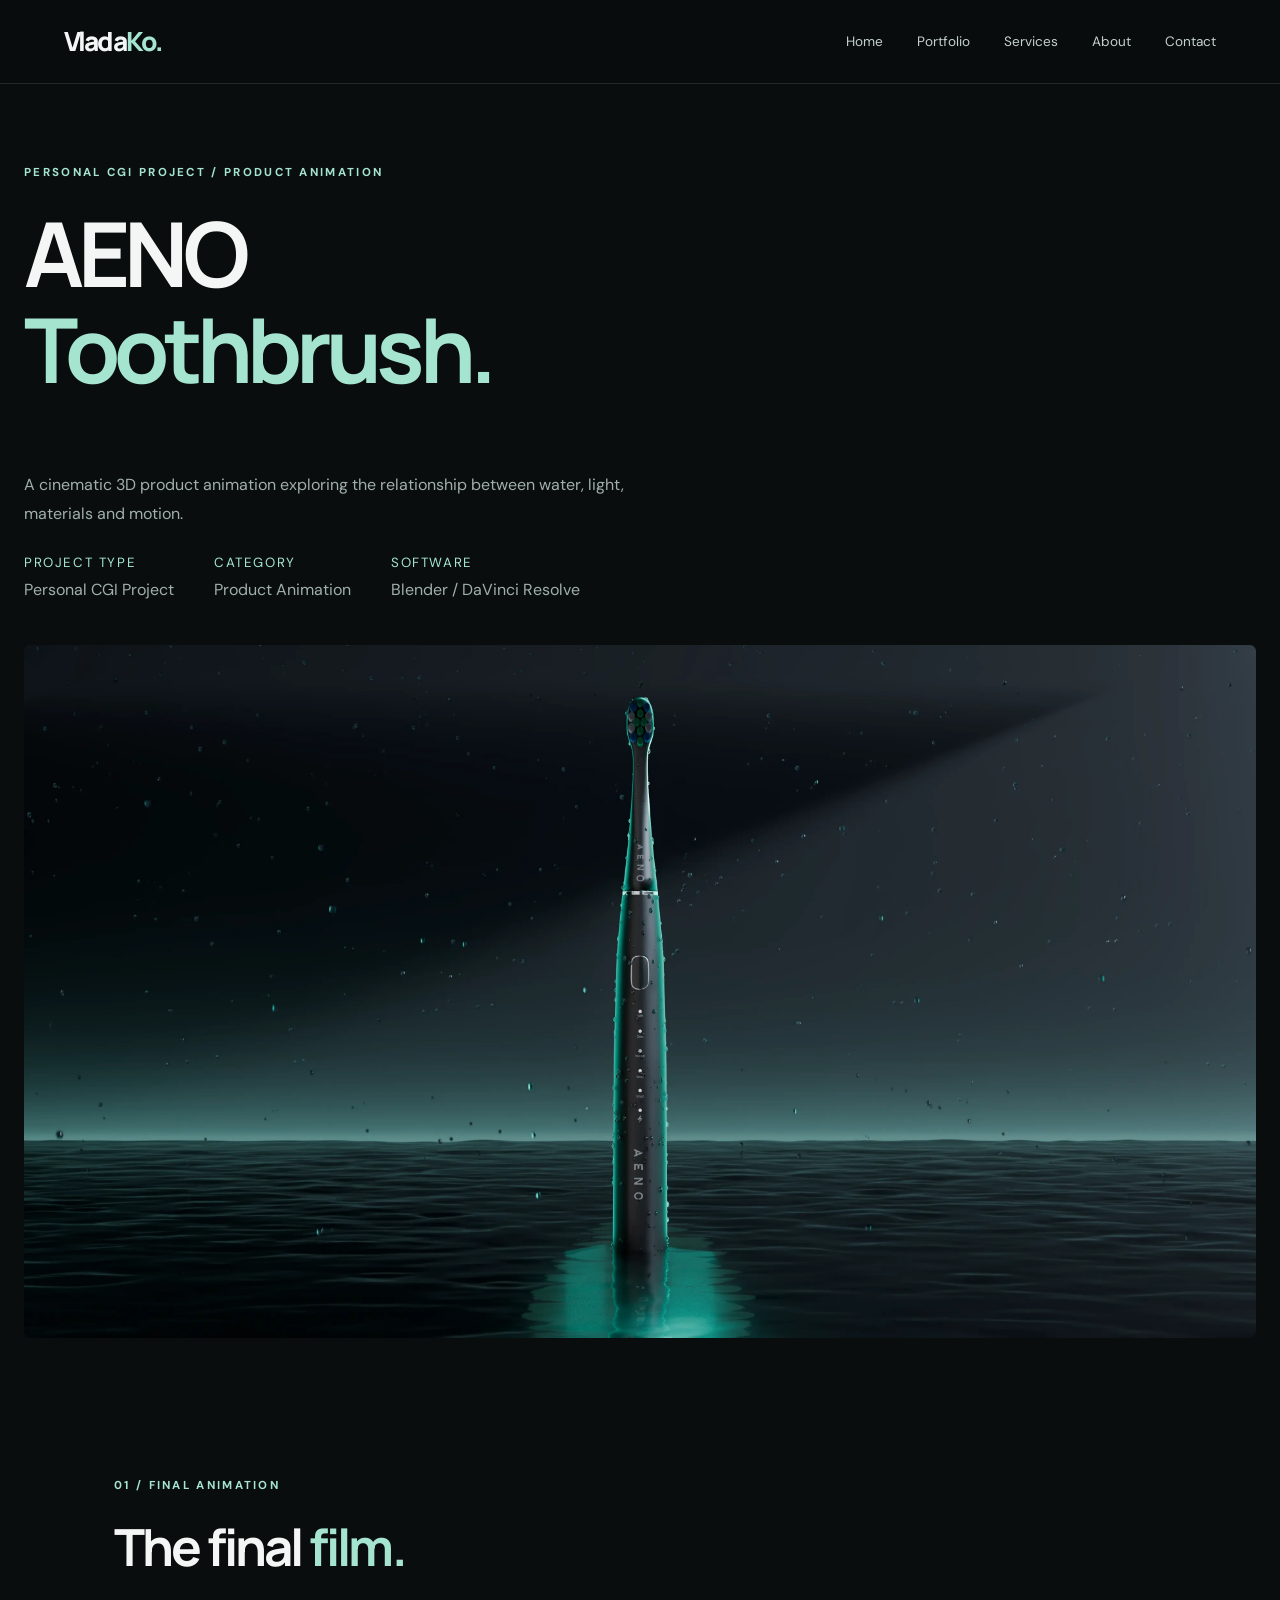
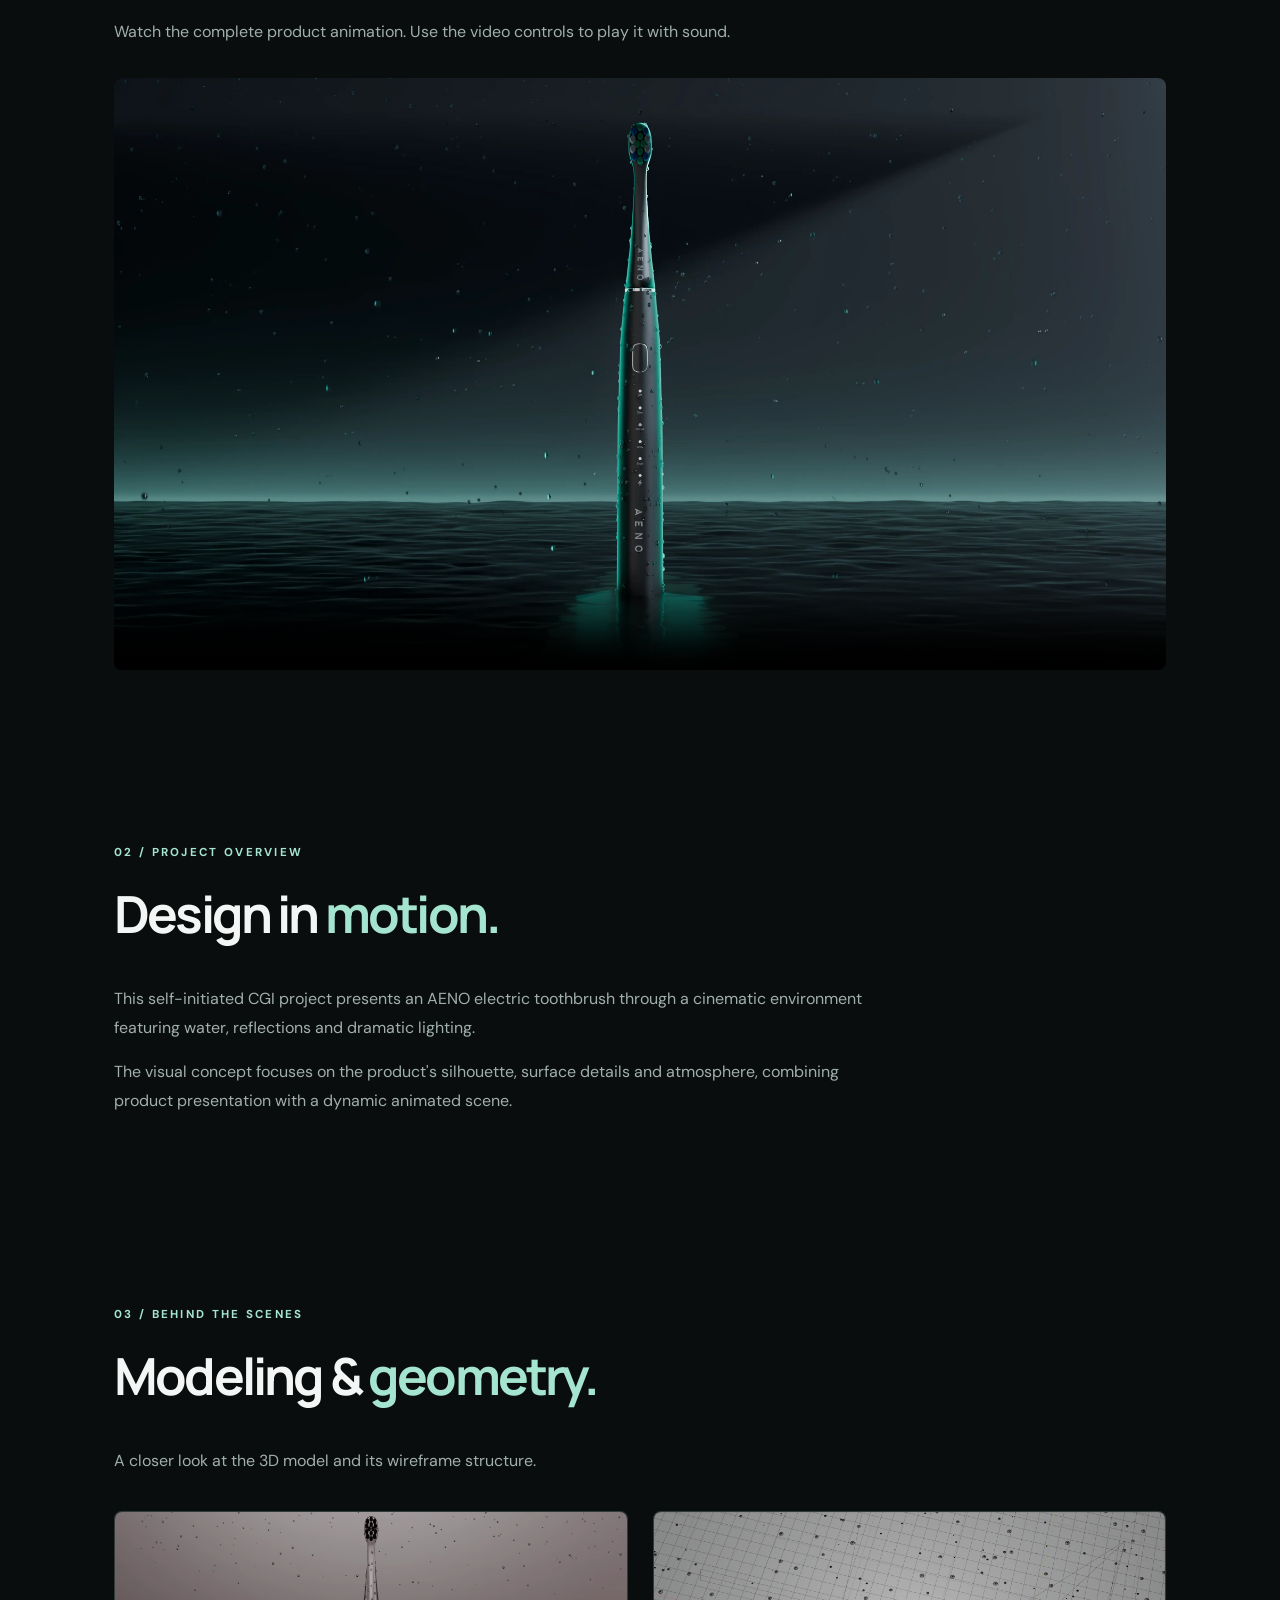
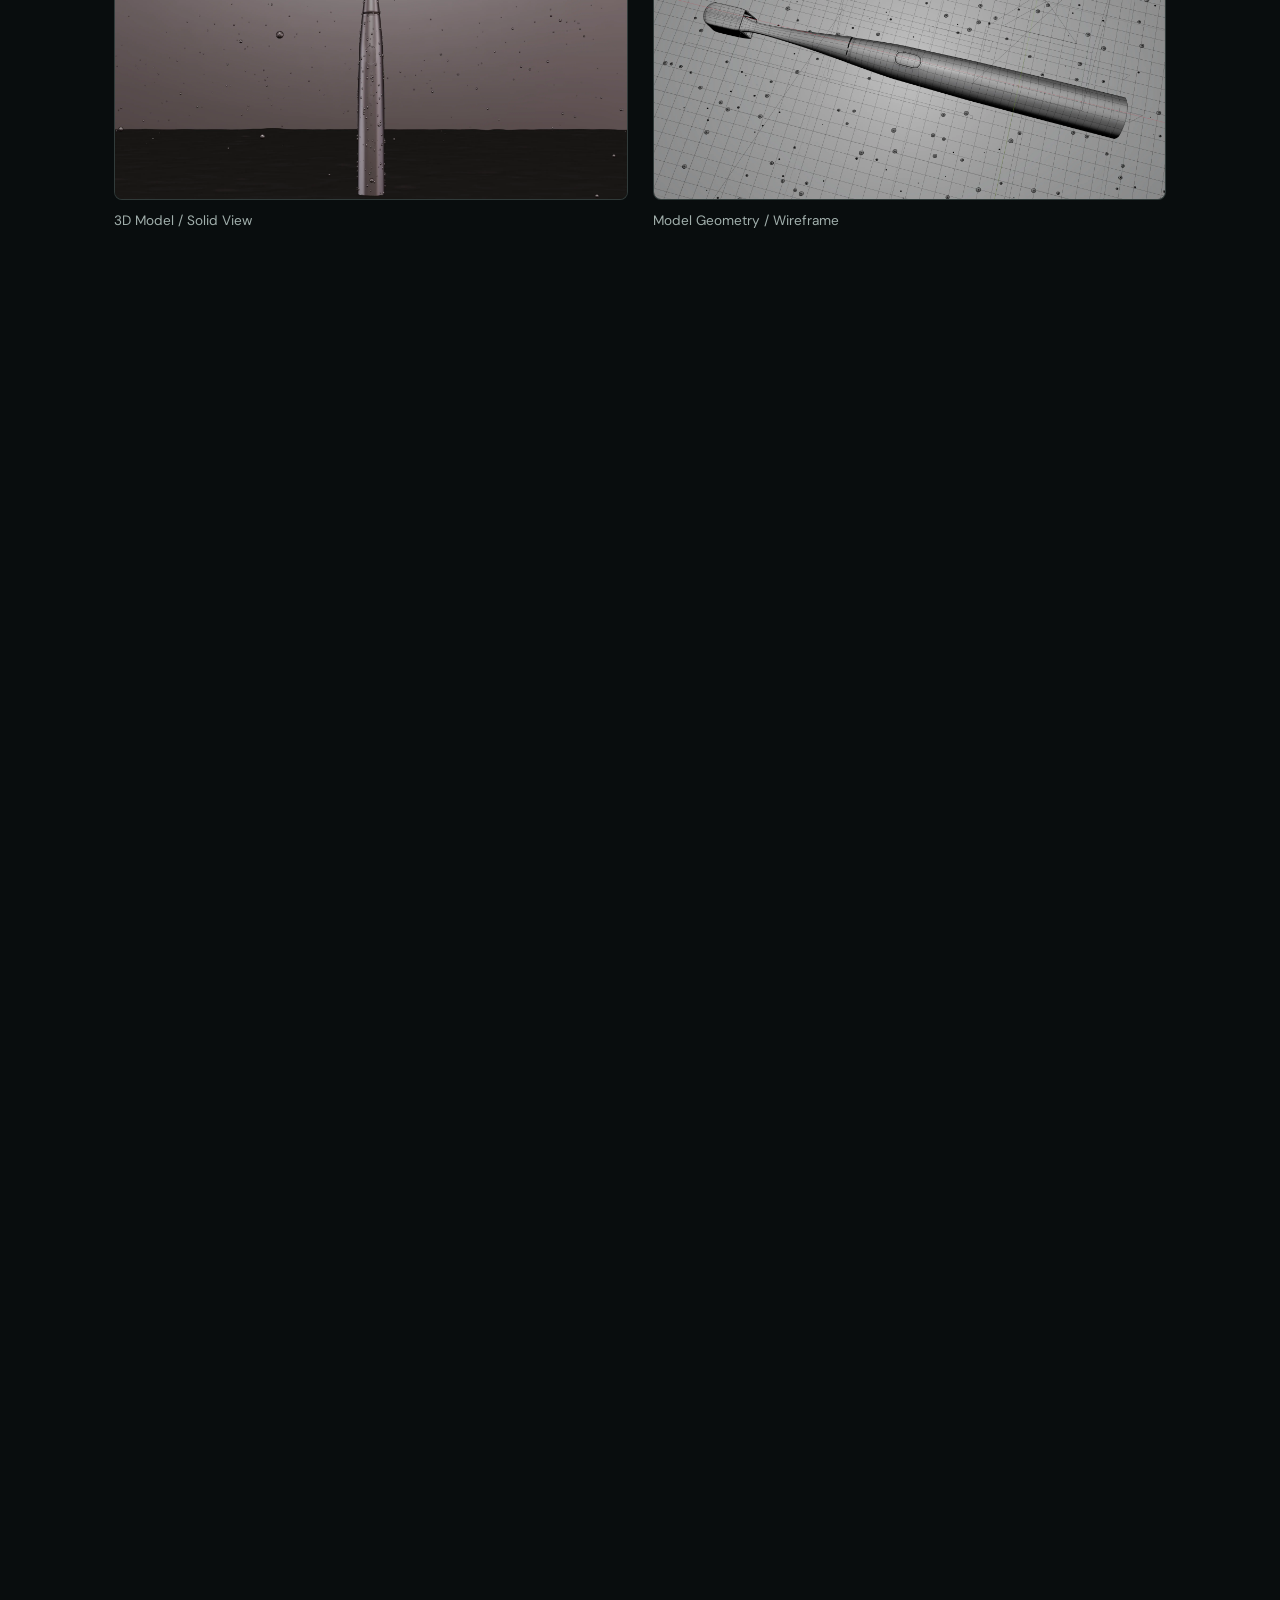
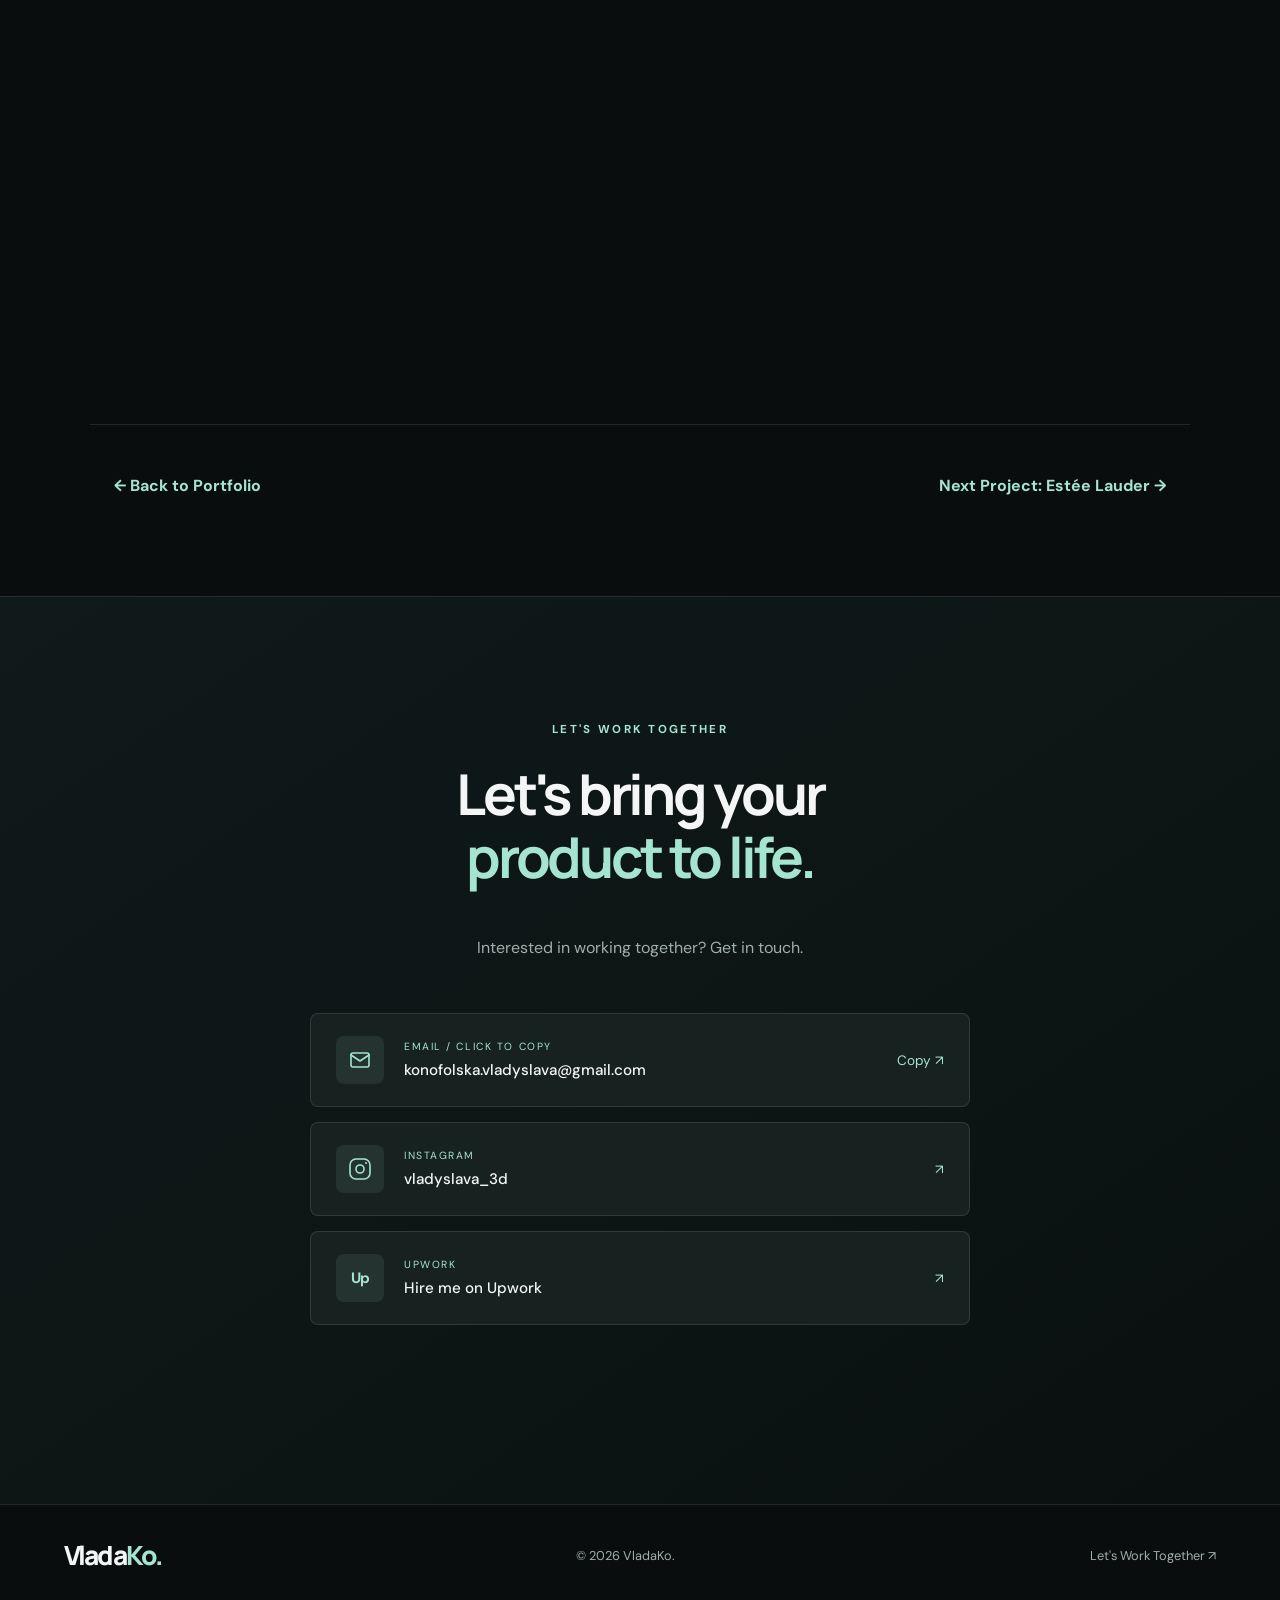
==== projects/aeno.html @ 2773075f "Add files via upload" ====
<!DOCTYPE html>
<html lang="en">
<head>
  <meta charset="UTF-8">
  <meta name="viewport" content="width=device-width, initial-scale=1.0">
  <meta name="description" content="AENO Toothbrush — personal 3D product animation case study by VladaKo.">
  <title>AENO Toothbrush | VladaKo</title>
  <link rel="stylesheet" href="../style.css">
  <script src="../script.js" defer></script>
</head>
<body>

<header class="site-header">
  <a href="../index.html" class="logo">Vlada<span>Ko.</span></a>
  <button class="menu-toggle" aria-label="Toggle navigation" aria-expanded="false">
    <span></span><span></span><span></span>
  </button>
  <nav class="navigation">
    <a href="../index.html">Home</a>
    <a href="../index.html#portfolio">Portfolio</a>
    <a href="../index.html#services">Services</a>
    <a href="../index.html#about">About</a>
    <a href="../index.html#contact">Contact</a>
  </nav>
</header>

<main>

<section class="project-hero reveal">
  <span class="eyebrow">PERSONAL CGI PROJECT / PRODUCT ANIMATION</span>
  <h1>AENO<br><em>Toothbrush.</em></h1>
  <p>
    A cinematic 3D product animation exploring the relationship
    between water, light, materials and motion.
  </p>

  <div class="project-meta">
    <div>
      <small>Project Type</small>
      <span>Personal CGI Project</span>
    </div>
    <div>
      <small>Category</small>
      <span>Product Animation</span>
    </div>
    <div>
      <small>Software</small>
      <span>Blender / DaVinci Resolve</span>
    </div>
  </div>

  <img class="project-hero-image"
       src="../assets/images/aeno/aeno.webp"
       alt="AENO toothbrush cinematic CGI render">
</section>

<section class="project-section reveal">
  <span class="eyebrow">01 / FINAL ANIMATION</span>
  <h2>The final <em>film.</em></h2>
  <p>
    Watch the complete product animation.
    Use the video controls to play it with sound.
  </p>

  <video class="project-video"
         controls
         playsinline
         preload="metadata"
         poster="../assets/images/aeno/aeno.webp">
    <source src="../assets/videos/aeno-animation.mp4" type="video/mp4">
    Your browser does not support HTML5 video.
  </video>
</section>

<section class="project-section reveal">
  <span class="eyebrow">02 / PROJECT OVERVIEW</span>
  <h2>Design in <em>motion.</em></h2>
  <p>
    This self-initiated CGI project presents an AENO electric
    toothbrush through a cinematic environment featuring water,
    reflections and dramatic lighting.
  </p>
  <p>
    The visual concept focuses on the product's silhouette,
    surface details and atmosphere, combining product presentation
    with a dynamic animated scene.
  </p>
</section>

<section class="project-section reveal">
  <span class="eyebrow">03 / BEHIND THE SCENES</span>
  <h2>Modeling & <em>geometry.</em></h2>
  <p>A closer look at the 3D model and its wireframe structure.</p>

  <div class="breakdown-grid">
    <figure>
      <img src="../assets/images/aeno/aeno-modeling.webp"
           alt="AENO toothbrush model in Blender Solid Mode"
           loading="lazy">
      <figcaption>3D Model / Solid View</figcaption>
    </figure>

    <figure>
      <img src="../assets/images/aeno/aeno-wireframe.webp"
           alt="AENO toothbrush wireframe in Blender"
           loading="lazy">
      <figcaption>Model Geometry / Wireframe</figcaption>
    </figure>
  </div>
</section>

<section class="project-section reveal">
  <span class="eyebrow">04 / MATERIAL EXPLORATION</span>
  <h2>Materials & <em>details.</em></h2>
  <p>
    A close-up study of the product's surface,
    reflections, metallic accents and design details.
  </p>

  <img class="detail-image"
       src="../assets/images/aeno/aeno-materials.webp"
       alt="AENO toothbrush close-up showing materials and details"
       loading="lazy">
</section>

<section class="project-section reveal">
  <span class="eyebrow">05 / MORE WORK</span>
  <h2>Explore <em>more.</em></h2>

  <div class="portfolio-grid">
    <a href="estee_lauder.html" class="project-card">
      <div class="project-image">
        <img src="../assets/images/estee_lauder/the estee lauder 1.webp"
             alt="Estée Lauder CGI" loading="lazy">
        <span class="project-arrow">↗</span>
      </div>
      <div class="project-info">
        <h3>Estée Lauder</h3>
        <span>Product Visualization</span>
      </div>
    </a>

    <a href="insta360x5.html" class="project-card">
      <div class="project-image">
        <img src="../assets/images/insta360x5/Insta360 X5.png"
             alt="Insta360 X5 CGI" loading="lazy">
        <span class="project-arrow">↗</span>
      </div>
      <div class="project-info">
        <h3>Insta360 X5</h3>
        <span>Product Visualization</span>
      </div>
    </a>
  </div>
</section>

<div class="project-navigation">
  <a href="../index.html#portfolio">← Back to Portfolio</a>
  <a href="estee_lauder.html">Next Project: Estée Lauder →</a>
</div>

<section class="section contact-section" id="contact">
  <div class="contact-inner reveal">
    <span class="eyebrow">LET'S WORK TOGETHER</span>
    <h2>Let's bring your<br><em>product to life.</em></h2>
    <p>Interested in working together? Get in touch.</p>

    <div class="contact-links">
      <button class="contact-item email-copy"
              type="button"
              data-email="konofolska.vladyslava@gmail.com"
              aria-label="Copy email address">
        <span class="contact-icon">
          <svg viewBox="0 0 24 24" fill="none"
               stroke="currentColor" stroke-width="1.6"
               stroke-linecap="round" stroke-linejoin="round"
               aria-hidden="true">
            <rect x="3" y="5" width="18" height="14" rx="2"/>
            <path d="m3 7 9 6 9-6"/>
          </svg>
        </span>
        <span class="contact-text">
          <small>EMAIL / CLICK TO COPY</small>
          <strong>konofolska.vladyslava@gmail.com</strong>
        </span>
        <span class="contact-action">Copy ↗</span>
      </button>

      <a class="contact-item"
         href="https://www.instagram.com/vladyslava_3d/"
         target="_blank" rel="noopener noreferrer">
        <span class="contact-icon">
          <svg viewBox="0 0 24 24" fill="none"
               stroke="currentColor" stroke-width="1.6"
               stroke-linecap="round" stroke-linejoin="round"
               aria-hidden="true">
            <rect x="2" y="2" width="20" height="20" rx="6"/>
            <circle cx="12" cy="12" r="4"/>
            <circle cx="18" cy="6" r="1"
                    fill="currentColor" stroke="none"/>
          </svg>
        </span>
        <span class="contact-text">
          <small>INSTAGRAM</small>
          <strong>vladyslava_3d</strong>
        </span>
        <span class="contact-action">↗</span>
      </a>

      <a class="contact-item"
         href="https://www.upwork.com/freelancers/~01c9bd82867be9fbf6?mp_source=share"
         target="_blank" rel="noopener noreferrer">
        <span class="contact-icon">
          <span class="upwork-mark">Up</span>
        </span>
        <span class="contact-text">
          <small>UPWORK</small>
          <strong>Hire me on Upwork</strong>
        </span>
        <span class="contact-action">↗</span>
      </a>
    </div>

    <p class="contact-feedback" id="copy-feedback"
       role="status" aria-live="polite"></p>
  </div>
</section>

</main>

<footer class="site-footer">
  <a href="../index.html" class="logo">Vlada<span>Ko.</span></a>
  <p>© <span id="year"></span> VladaKo.</p>
  <a href="../index.html#contact">Let's Work Together ↗</a>
</footer>

</body>
</html>
---- style.css ----
@import url('https://fonts.googleapis.com/css2?family=DM+Sans:wght@400;500;600;700&family=Manrope:wght@400;500;600;700;800&display=swap');


/* ===================================
   GLOBAL VARIABLES
=================================== */

:root {
  --bg: #090d0e;
  --surface: #111819;
  --surface-light: #192324;

  --emerald: #a5e5d0;
  --emerald-dark: #69bda4;

  --white: #f3f6f4;
  --muted: #a1afac;

  --border: rgba(200, 235, 222, 0.13);

  --container: 1320px;
}


/* ===================================
   RESET & GLOBAL STYLES
=================================== */

* {
  box-sizing: border-box;
}

html {
  scroll-behavior: smooth;
}

body {
  margin: 0;
  background: var(--bg);
  color: var(--white);
  font-family: 'DM Sans', sans-serif;
  -webkit-font-smoothing: antialiased;
}

img,
video {
  display: block;
  max-width: 100%;
}

a {
  color: inherit;
  text-decoration: none;
}

button {
  font: inherit;
}

section {
  scroll-margin-top: 90px;
}

h1,
h2,
h3,
p {
  margin-top: 0;
}

h1,
h2,
h3 {
  font-family: 'Manrope', sans-serif;
}

h1 {
  font-size: clamp(3rem, 6vw, 6.5rem);
  letter-spacing: -0.065em;
  line-height: 1.07;
  font-weight: 700;
}

h2 {
  font-size: clamp(2.2rem, 4.4vw, 4.5rem);
  letter-spacing: -0.055em;
  line-height: 1.12;
}

h1 em,
h2 em {
  font-style: normal;
  color: var(--emerald);
}

p {
  line-height: 1.8;
}

.eyebrow {
  display: inline-block;
  font-size: 0.72rem;
  letter-spacing: 0.2em;
  font-weight: 700;
  color: var(--emerald);
  margin-bottom: 25px;
}


/* ===================================
   HEADER
=================================== */

.site-header {
  position: fixed;
  top: 0;
  left: 0;

  width: 100%;
  height: 84px;

  z-index: 100;

  display: flex;
  align-items: center;
  justify-content: space-between;

  padding: 0 max(
    5vw,
    calc((100vw - var(--container)) / 2)
  );

  background: rgba(9, 13, 14, 0.88);

  border-bottom: 1px solid var(--border);

  backdrop-filter: blur(18px);
  -webkit-backdrop-filter: blur(18px);
}


/* ===================================
   VLADAKO TEXT LOGO
=================================== */

.logo {
  display: inline-block;

  font-family: 'Manrope', sans-serif;
  font-size: 1.65rem;
  font-weight: 800;

  letter-spacing: -0.07em;
  line-height: 1.2;

  color: var(--white);

  white-space: nowrap;
}

.logo span {
  color: var(--emerald);
}


/* ===================================
   NAVIGATION
=================================== */

.navigation {
  display: flex;
  align-items: center;
  gap: 34px;
}

.navigation a {
  font-size: 0.85rem;
  color: #c5d0cc;
  transition: color 0.3s ease;
}

.navigation a:hover,
.navigation a:focus-visible {
  color: var(--emerald);
}

.menu-toggle {
  display: none;

  border: 0;
  background: none;

  padding: 10px;
  cursor: pointer;
}

.menu-toggle span {
  display: block;

  width: 25px;
  height: 2px;

  background: var(--white);

  margin: 5px 0;
}


/* ===================================
   HERO SECTION
=================================== */

.hero {
  min-height: 100vh;

  display: grid;
  grid-template-columns: 1fr 1fr;

  align-items: center;

  padding:
    130px
    max(5vw, calc((100vw - var(--container)) / 2))
    70px;

  gap: 6%;
}

.hero-copy {
  position: relative;
  z-index: 2;
}

.hero-copy p {
  max-width: 480px;
  color: var(--muted);
  font-size: 1.05rem;
}


/* ===================================
   BUTTONS
=================================== */

.button-group {
  display: flex;
  gap: 14px;
  flex-wrap: wrap;
  margin-top: 35px;
}

.btn {
  display: inline-flex;
  align-items: center;
  justify-content: center;

  min-height: 52px;
  padding: 14px 25px;

  border-radius: 5px;

  font-weight: 700;
  font-size: 0.85rem;

  transition:
    transform 0.3s ease,
    background 0.3s ease,
    border-color 0.3s ease;
}

.btn:hover {
  transform: translateY(-3px);
}

.btn-primary {
  background: var(--emerald);
  color: #0a1a16;
}

.btn-primary:hover {
  background: #c5f5e4;
}

.btn-outline {
  border: 1px solid rgba(205, 245, 231, 0.4);
  color: var(--white);
}

.btn-outline:hover {
  border-color: var(--emerald);
}


/* ===================================
   HERO VISUAL
=================================== */

.hero-visual {
  position: relative;

  height: min(72vh, 700px);
  min-height: 420px;

  border-radius: 8px;
  overflow: hidden;

  background: var(--surface);
}

.hero-visual img {
  width: 100%;
  height: 100%;

  object-fit: cover;
  object-position: center;
}

.hero-visual::after {
  content: "";

  position: absolute;
  inset: 50% 0 0;

  background:
    linear-gradient(
      transparent,
      rgba(0, 0, 0, 0.6)
    );

  pointer-events: none;
}

.hero-visual-caption {
  position: absolute;

  bottom: 22px;
  left: 25px;

  z-index: 1;

  font-size: 0.65rem;
  letter-spacing: 0.15em;

  color: #e2f2ec;
}


/* ===================================
   HERO 3D MODEL PLACEHOLDER
=================================== */

.hero-model-placeholder {
  position: relative;

  display: flex;
  align-items: center;
  justify-content: center;

  background:
    radial-gradient(
      ellipse at 50% 50%,
      rgba(111, 193, 164, 0.11),
      transparent 65%
    ),
    linear-gradient(
      145deg,
      #172322,
      #0d1314 70%
    );

  border: 1px solid rgba(165, 229, 208, 0.12);
}

.hero-placeholder-content {
  text-align: center;
  padding: 30px;
}

.hero-placeholder-line {
  display: block;

  width: 45px;
  height: 1px;

  background: var(--emerald);

  margin: 0 auto 25px;
}

.hero-placeholder-content > span:nth-child(2) {
  font-size: 0.7rem;
  letter-spacing: 0.25em;
  color: var(--emerald);
}

.hero-placeholder-content p {
  margin-top: 12px;
  color: var(--muted);
  font-size: 0.85rem;
}


/* ===================================
   PORTFOLIO HIGHLIGHTS
=================================== */

.highlights-section {
  width: 100%;

  padding: 35px 24px 55px;

  border-bottom: 1px solid var(--border);
}

.highlights-grid {
  max-width: var(--container);
  margin: 0 auto;

  display: grid;
  grid-template-columns: repeat(4, minmax(0, 1fr));

  gap: 28px;
}

.highlight-item {
  min-width: 0;
}

.highlight-item h3 {
  margin: 0 0 9px;

  font-size: clamp(1.5rem, 2.3vw, 2.2rem);
  font-weight: 700;

  letter-spacing: -0.05em;
  line-height: 1.2;

  color: var(--white);
}

.highlight-item p {
  margin: 0;

  color: var(--muted);

  font-size: 0.78rem;
  line-height: 1.5;
}


/* ===================================
   GENERAL SECTIONS
=================================== */

.section {
  max-width: var(--container);
  margin: auto;
  padding: 120px 24px;
}

.section-heading {
  display: flex;
  justify-content: space-between;
  align-items: end;

  gap: 40px;
  margin-bottom: 50px;
}

.section-heading h2 {
  margin-bottom: 0;
}

.section-heading > p {
  max-width: 360px;

  color: var(--muted);
  font-size: 0.95rem;
}


/* ===================================
   PORTFOLIO GRID
=================================== */

.portfolio-grid {
  display: grid;

  grid-template-columns:
    repeat(2, minmax(0, 1fr));

  gap: 55px 28px;
}

.project-card {
  min-width: 0;
}

.project-image {
  position: relative;

  aspect-ratio: 4 / 3;

  overflow: hidden;
  border-radius: 6px;

  background: var(--surface-light);
}

.project-image img {
  width: 100%;
  height: 100%;

  object-fit: cover;

  transition:
    transform 0.7s cubic-bezier(0.2, 0.8, 0.2, 1);
}

.project-card:hover img {
  transform: scale(1.055);
}

.project-arrow {
  position: absolute;

  right: 20px;
  top: 20px;

  display: grid;
  place-items: center;

  width: 42px;
  height: 42px;

  border-radius: 50%;

  background: var(--emerald);
  color: #07120f;

  font-size: 1.3rem;

  opacity: 0;
  transform: translateY(8px);

  transition:
    opacity 0.3s ease,
    transform 0.3s ease;
}

.project-card:hover .project-arrow,
.project-card:focus-visible .project-arrow {
  opacity: 1;
  transform: translateY(0);
}

.project-info {
  display: flex;

  justify-content: space-between;
  align-items: baseline;

  gap: 15px;
  padding-top: 19px;
}

.project-info h3 {
  margin: 0;
  font-size: 1.2rem;
}

.project-info span {
  font-size: 0.8rem;
  color: var(--muted);
  text-align: right;
}


/* ===================================
   SERVICES
=================================== */

.services-section {
  border-top: 1px solid var(--border);
}

.services-grid {
  display: grid;

  grid-template-columns:
    repeat(2, minmax(0, 1fr));

  gap: 16px;
}

.service-card {
  min-height: 270px;

  padding: 35px;

  border: 1px solid var(--border);
  border-radius: 6px;

  background: var(--surface);

  transition:
    background 0.3s ease,
    transform 0.3s ease;
}

.service-card:hover {
  background: var(--surface-light);
  transform: translateY(-4px);
}

.service-number {
  color: var(--emerald);

  font-size: 0.8rem;
  letter-spacing: 0.15em;
}

.service-card h3 {
  font-size: 1.35rem;
  margin-top: 40px;
}

.service-card p {
  color: var(--muted);
  font-size: 0.9rem;
  max-width: 450px;
}


/* ===================================
   ABOUT ME
=================================== */

.about-section {
  display: grid;

  grid-template-columns: 0.85fr 1.15fr;

  align-items: center;

  gap: 8%;
}

.about-image {
  aspect-ratio: 3 / 4;

  overflow: hidden;

  border-radius: 6px;

  background: var(--surface);
}

.about-image img {
  width: 100%;
  height: 100%;
  object-fit: cover;
}

.about-content p {
  color: var(--muted);
  font-size: 1rem;
}

.software-tags {
  display: flex;
  flex-wrap: wrap;

  gap: 10px;
  margin-top: 28px;
}

.software-tags span {
  padding: 9px 15px;

  border: 1px solid var(--border);
  border-radius: 3px;

  font-size: 0.8rem;

  color: var(--emerald);
}


/* ===================================
   CONTACT SECTION
=================================== */

.contact-section {
  max-width: none;

  text-align: center;

  background:
    linear-gradient(
      145deg,
      #101a1a,
      #0a1010
    );

  border-top: 1px solid var(--border);
}

.contact-inner {
  max-width: 850px;
  margin: auto;
}

.contact-inner p {
  color: var(--muted);
}

.contact-note {
  margin-top: 30px;
  font-size: 0.85rem;
}

.contact-links {
  display: flex;
  flex-direction: column;

  gap: 15px;

  max-width: 660px;

  margin: 50px auto 0;
}

.contact-item {
  display: flex;
  align-items: center;

  gap: 20px;

  width: 100%;
  padding: 22px 25px;

  background: #172120;

  border: 1px solid var(--border);
  border-radius: 8px;

  color: var(--white);

  text-align: left;
  cursor: pointer;

  transition:
    background 0.3s ease,
    border-color 0.3s ease,
    transform 0.3s ease;
}

.contact-item:hover {
  background: #20312d;
  border-color: var(--emerald-dark);

  transform: translateY(-3px);
}

.contact-icon {
  width: 48px;
  height: 48px;

  flex-shrink: 0;

  display: flex;
  align-items: center;
  justify-content: center;

  border-radius: 8px;

  background: rgba(165, 229, 208, 0.09);
  color: var(--emerald);
}

.contact-icon svg {
  width: 24px;
  height: 24px;
}

.contact-text {
  display: flex;
  flex-direction: column;

  gap: 7px;

  min-width: 0;
  flex: 1;
}

.contact-text small {
  font-size: 0.65rem;
  letter-spacing: 0.15em;
  color: var(--emerald);
}

.contact-text strong {
  font-size: 0.95rem;
  font-weight: 500;
  overflow-wrap: anywhere;
}

.contact-action {
  color: var(--emerald);

  font-size: 0.85rem;
  flex-shrink: 0;
}

.contact-feedback {
  min-height: 25px;

  margin-top: 20px;

  font-size: 0.85rem;

  color: var(--emerald) !important;
}


/* ===================================
   FOOTER
=================================== */

.site-footer {
  display: flex;
  align-items: center;
  justify-content: space-between;

  flex-wrap: wrap;

  gap: 20px;

  padding: 35px 5vw;

  border-top: 1px solid var(--border);
}

.site-footer p,
.site-footer > a:last-child {
  margin: 0;

  font-size: 0.8rem;
  color: var(--muted);
}


/* ===================================
   PROJECT PAGES
=================================== */

.project-hero {
  max-width: var(--container);

  margin: auto;

  padding: 160px 24px 50px;
}

.project-hero h1 {
  font-size: clamp(3rem, 7vw, 6.5rem);
}

.project-hero p {
  color: var(--muted);
  max-width: 650px;
}

.project-hero-image {
  margin-top: 45px;

  width: 100%;
  max-height: 740px;

  object-fit: cover;

  border-radius: 6px;
}

.project-section {
  max-width: 1100px;

  margin: auto;

  padding: 85px 24px;
}

.project-section h2 {
  font-size: clamp(2rem, 4vw, 3.3rem);
}

.project-section > p {
  max-width: 760px;
  color: var(--muted);
}

.project-video {
  width: 100%;
  max-height: 75vh;

  background: black;

  border-radius: 6px;
}

.video-vertical {
  width: auto;

  max-width: min(100%, 440px);
  max-height: 75vh;

  margin: 0 auto;
}


/* ===================================
   PROJECT BREAKDOWN IMAGES
=================================== */

.breakdown-grid {
  display: grid;

  grid-template-columns:
    repeat(2, minmax(0, 1fr));

  gap: 25px;
  align-items: start;

  margin-top: 35px;
}

.breakdown-grid figure {
  min-width: 0;
  margin: 0;
}

.breakdown-grid img {
  width: 100%;
  height: auto;

  aspect-ratio: auto;

  max-height: 580px;

  object-fit: contain;

  background: #1a2021;

  border: 1px solid var(--border);
  border-radius: 8px;
}

.breakdown-grid figcaption {
  margin-top: 12px;

  padding-top: 0;

  color: var(--muted);
  font-size: 0.85rem;
}

.detail-image {
  width: 100%;

  margin-top: 30px;

  border-radius: 6px;
}


/* ===================================
   PROJECT NAVIGATION
=================================== */

.project-navigation {
  display: flex;
  justify-content: space-between;

  gap: 20px;

  padding: 50px 24px 100px;

  max-width: 1100px;

  margin: auto;

  border-top: 1px solid var(--border);
}

.project-navigation a {
  color: var(--emerald);
  font-weight: 700;
}

.project-meta {
  display: flex;

  gap: 40px;
  flex-wrap: wrap;

  margin-top: 25px;
}

.project-meta div {
  display: flex;
  flex-direction: column;

  gap: 8px;
}

.project-meta small {
  color: var(--emerald);

  letter-spacing: 0.12em;
  text-transform: uppercase;
}

.project-meta span {
  color: var(--muted);
}


/* ===================================
   SCROLL REVEAL
=================================== */

.reveal {
  opacity: 0;

  transform: translateY(28px);

  transition:
    opacity 0.75s ease,
    transform 0.75s ease;
}

.reveal.visible {
  opacity: 1;
  transform: translateY(0);
}


/* ===================================
   RESPONSIVE — TABLET
=================================== */

@media (max-width: 900px) {

  .hero {
    grid-template-columns: 1fr;
    padding-top: 145px;
  }

  .hero-visual {
    height: 500px;
    min-height: 0;
  }

  .about-section {
    grid-template-columns: 1fr;
  }

  .about-image {
    max-width: 500px;
  }

  .section-heading {
    display: block;
  }

  .section-heading > p {
    margin-top: 25px;
  }

  .highlights-grid {
    grid-template-columns: repeat(2, minmax(0, 1fr));
    gap: 30px;
  }

}


/* ===================================
   RESPONSIVE — MOBILE
=================================== */

@media (max-width: 650px) {

  .site-header {
    height: 72px;
    padding: 0 20px;
  }

  .logo {
    font-size: 1.5rem;
  }

  .menu-toggle {
    display: block;
  }

  .navigation {
    display: none;

    position: absolute;

    top: 72px;
    left: 0;
    right: 0;

    flex-direction: column;

    gap: 0;

    padding: 15px 20px;

    background: #101819;

    border-bottom: 1px solid var(--border);
  }

  .navigation.open {
    display: flex;
  }

  .navigation a {
    padding: 15px 0;
  }

  .hero {
    padding: 120px 20px 50px;
  }

  .hero-visual {
    height: 360px;
  }

  .section {
    padding: 80px 20px;
  }

  .portfolio-grid,
  .services-grid,
  .breakdown-grid {
    grid-template-columns: 1fr;
  }

  .project-info {
    flex-direction: column;
    gap: 6px;
  }

  .project-info span {
    text-align: left;
  }

  .service-card {
    min-height: auto;
    padding: 28px;
  }

  .project-hero {
    padding: 125px 20px 35px;
  }

  .project-section {
    padding: 55px 20px;
  }

  .project-navigation {
    flex-direction: column;
    padding: 35px 20px 70px;
  }

  .highlights-section {
    padding: 35px 20px 45px;
  }

  .highlights-grid {
    grid-template-columns: repeat(2, minmax(0, 1fr));
    gap: 28px 18px;
  }

  .highlight-item h3 {
    font-size: 1.4rem;
  }

  .highlight-item p {
    font-size: 0.72rem;
  }

  .contact-item {
    padding: 18px 15px;
    gap: 12px;
  }

  .contact-icon {
    width: 40px;
    height: 40px;
  }

  .contact-text strong {
    font-size: 0.78rem;
  }

  .contact-action {
    font-size: 0.75rem;
  }

  .breakdown-grid img {
    max-height: none;
  }

}


/* ===================================
   ACCESSIBILITY
=================================== */

@media (prefers-reduced-motion: reduce) {

  *,
  *::before,
  *::after {
    scroll-behavior: auto !important;
    transition-duration: 0.01ms !important;
    animation-duration: 0.01ms !important;
  }

  .reveal {
    opacity: 1;
    transform: none;
  }

}


/* =========================================
   VLADAKO — NEW PORTFOLIO SECTIONS
   WHY / COMPARISON / PROCESS / FAQ
========================================= */


/* =========================================
   1. WHY WORK WITH ME
========================================= */

.why-section {
  border-top: 1px solid var(--border);
}

.why-grid {
  display: grid;
  grid-template-columns: repeat(3, minmax(0, 1fr));
  gap: 20px;
}

.why-card {
  min-width: 0;
  padding: 34px 30px;
  min-height: 285px;

  background: var(--surface);
  border: 1px solid var(--border);
  border-radius: 12px;

  transition:
    transform .3s ease,
    background .3s ease,
    border-color .3s ease,
    box-shadow .3s ease;
}

.why-card:hover {
  transform: translateY(-5px);
  background: var(--surface-light);
  border-color: rgba(165, 229, 208, .48);
  box-shadow: 0 16px 45px rgba(0, 0, 0, .16);
}

.why-icon {
  width: 52px;
  height: 52px;

  display: flex;
  align-items: center;
  justify-content: center;

  background: rgba(165, 229, 208, .08);
  color: var(--emerald);

  border-radius: 10px;
  margin-bottom: 34px;
}

.why-icon svg {
  width: 26px;
  height: 26px;
}

.why-card h3 {
  font-size: 1.18rem;
  line-height: 1.4;
  letter-spacing: -.025em;
  margin-bottom: 13px;
}

.why-card p {
  color: var(--muted);
  font-size: .91rem;
  line-height: 1.75;
  margin-bottom: 0;
}


/* =========================================
   2. CLAY VS FINAL
========================================= */

.process-section {
  border-top: 1px solid var(--border);
}

.process-layout {
  display: grid;
  grid-template-columns: minmax(0, 1.25fr) minmax(0, .75fr);
  gap: clamp(35px, 6vw, 90px);
  align-items: start;
}

.comparisons {
  display: flex;
  flex-direction: column;
  gap: 40px;
  min-width: 0;
}

.comparison-project {
  margin: 0;
  min-width: 0;
}

.comparison-slider {
  --split: 50%;

  position: relative;
  width: 100%;
  aspect-ratio: 16 / 9;

  overflow: hidden;
  border-radius: 12px;

  background: #202b2b;
  border: 1px solid var(--border);

  cursor: ew-resize;
  touch-action: pan-y;
  user-select: none;
  -webkit-user-select: none;
}

.comparison-slider:focus-visible {
  outline: 2px solid var(--emerald);
  outline-offset: 4px;
}

.comparison-image {
  display: block;
  width: 100%;
  height: 100%;

  object-fit: cover;
  object-position: center;

  pointer-events: none;
  user-select: none;
}

.comparison-finish {
  position: absolute;
  inset: 0;
}

.comparison-before {
  position: absolute;
  inset: 0;

  clip-path: inset(0 calc(100% - var(--split)) 0 0);
  pointer-events: none;
}

.comparison-before .comparison-image {
  position: absolute;
  inset: 0;
}

.comparison-label {
  position: absolute;
  z-index: 3;
  top: 16px;

  padding: 9px 13px;
  border-radius: 6px;

  background: rgba(9, 13, 14, .82);
  backdrop-filter: blur(10px);

  font-size: .68rem;
  font-weight: 700;
  letter-spacing: .12em;

  pointer-events: none;
}

.comparison-label-start {
  left: 16px;
  color: #f3f6f4;
}

.comparison-label-finish {
  right: 16px;
  color: var(--emerald);
}

.comparison-handle {
  position: absolute;
  z-index: 4;

  left: var(--split);
  top: 0;
  bottom: 0;

  width: 2px;
  background: #fff;

  transform: translateX(-50%);
  pointer-events: none;
}

.comparison-knob {
  position: absolute;
  top: 50%;
  left: 50%;

  transform: translate(-50%, -50%);

  width: 48px;
  height: 48px;

  display: flex;
  align-items: center;
  justify-content: center;
  gap: 4px;

  background: #f3f6f4;
  color: #13201b;

  border-radius: 50%;
  box-shadow: 0 4px 20px rgba(0, 0, 0, .35);

  font-size: .9rem;
  font-weight: 700;
}

.comparison-project figcaption {
  padding-top: 15px;

  color: var(--muted);
  text-align: center;

  font-size: .82rem;
  letter-spacing: .015em;
}


/* =========================================
   3. HOW I WORK
========================================= */

.workflow {
  padding-top: 6px;
}

.workflow .eyebrow {
  margin-bottom: 15px;
}

.workflow h3 {
  font-size: clamp(1.8rem, 3vw, 2.7rem);
  letter-spacing: -.045em;
  margin-bottom: 40px;
}

.workflow-list {
  list-style: none;
  margin: 0;
  padding: 0;
}

.workflow-step {
  position: relative;

  display: grid;
  grid-template-columns: 52px minmax(0, 1fr);
  gap: 20px;

  padding-bottom: 42px;
}

.workflow-step:not(:last-child)::before {
  content: "";

  position: absolute;
  top: 50px;
  bottom: 0;
  left: 25px;

  width: 1px;
  background: rgba(165, 229, 208, .3);
}

.workflow-number {
  position: relative;
  z-index: 1;

  width: 52px;
  height: 52px;

  display: flex;
  align-items: center;
  justify-content: center;

  border-radius: 50%;
  background: rgba(165, 229, 208, .09);
  border: 1px solid rgba(165, 229, 208, .3);

  color: var(--emerald);
  font-family: 'Manrope', sans-serif;
  font-size: 1rem;
  font-weight: 700;
}

.workflow-step h4 {
  margin: 5px 0 10px;

  font-family: 'Manrope', sans-serif;
  font-size: 1rem;
  font-weight: 700;
}

.workflow-step p {
  color: var(--muted);
  font-size: .9rem;
  line-height: 1.75;
  margin: 0;
}

.workflow-timeline {
  margin-top: 12px;
  padding: 22px 24px;

  background: var(--surface);
  border: 1px solid var(--border);
  border-radius: 9px;

  font-size: .88rem;
  color: var(--muted);
  line-height: 1.7;
}

.workflow-timeline strong {
  color: var(--emerald);
  font-weight: 700;
}

.workflow-timeline span {
  display: block;
  font-size: .8rem;
  margin-top: 4px;
}


/* =========================================
   4. FAQ
========================================= */

.faq-section {
  border-top: 1px solid var(--border);
}

.faq-heading {
  max-width: 800px;
  margin: 0 auto 55px;
  text-align: center;
}

.faq-heading h2 {
  margin-bottom: 18px;
}

.faq-heading p {
  color: var(--muted);
  font-size: .96rem;
}

.faq-list {
  max-width: 960px;
  margin: 0 auto;

  display: flex;
  flex-direction: column;
  gap: 13px;
}

.faq-item {
  background: var(--surface);
  border: 1px solid var(--border);
  border-radius: 10px;

  overflow: hidden;

  transition:
    background .3s ease,
    border-color .3s ease;
}

.faq-item:hover {
  border-color: rgba(165, 229, 208, .3);
}

.faq-item[open] {
  background: #15201f;
  border-color: rgba(165, 229, 208, .38);
}

.faq-item summary {
  display: flex;
  align-items: center;
  justify-content: space-between;
  gap: 20px;

  padding: 24px 28px;

  cursor: pointer;
  list-style: none;

  font-size: .96rem;
  font-weight: 700;
  line-height: 1.5;
}

.faq-item summary::-webkit-details-marker {
  display: none;
}

.faq-item summary::marker {
  content: "";
}

.faq-item summary:focus-visible {
  outline: 2px solid var(--emerald);
  outline-offset: -4px;
}

.faq-chevron {
  position: relative;

  width: 30px;
  height: 30px;
  flex-shrink: 0;

  display: flex;
  align-items: center;
  justify-content: center;

  background: rgba(165, 229, 208, .09);
  border-radius: 50%;

  transition:
    transform .3s ease,
    background .3s ease;
}

.faq-chevron::after {
  content: "";

  width: 8px;
  height: 8px;

  border-right: 2px solid var(--emerald);
  border-bottom: 2px solid var(--emerald);

  transform: translateY(-2px) rotate(45deg);
}

.faq-item[open] .faq-chevron {
  transform: rotate(180deg);
  background: rgba(165, 229, 208, .18);
}

.faq-answer {
  padding: 0 28px 27px;

  color: var(--muted);
  font-size: .93rem;
  line-height: 1.85;
}


/* =========================================
   RESPONSIVE
========================================= */

@media (max-width: 1000px) {

  .why-grid {
    grid-template-columns: repeat(2, minmax(0, 1fr));
  }

  .process-layout {
    grid-template-columns: 1fr;
    gap: 65px;
  }

  .workflow {
    max-width: 680px;
  }

}

@media (max-width: 650px) {

  .why-grid {
    grid-template-columns: 1fr;
    gap: 14px;
  }

  .why-card {
    min-height: auto;
    padding: 28px 24px;
  }

  .why-icon {
    margin-bottom: 24px;
  }

  .comparisons {
    gap: 30px;
  }

  .comparison-slider {
    border-radius: 8px;
  }

  .comparison-label {
    top: 10px;
    padding: 7px 9px;
    font-size: .58rem;
  }

  .comparison-label-start {
    left: 10px;
  }

  .comparison-label-finish {
    right: 10px;
  }

  .comparison-knob {
    width: 40px;
    height: 40px;
    font-size: .75rem;
  }

  .workflow-step {
    gap: 15px;
    padding-bottom: 34px;
  }

  .workflow h3 {
    margin-bottom: 30px;
  }

  .faq-heading {
    margin-bottom: 35px;
  }

  .faq-item summary {
    padding: 20px 18px;
    font-size: .88rem;
  }

  .faq-answer {
    padding: 0 18px 22px;
    font-size: .86rem;
  }

}

/* ===================================
   INSTA360 X5 — WORK IN PROGRESS
=================================== */

.wip-project {
  min-height: 100vh;
  padding: 160px 24px 110px;
}

.wip-project-inner {
  max-width: 1100px;
  margin: 0 auto;
  text-align: center;
}

.wip-project h1 {
  margin-bottom: 22px;
  font-size: clamp(3.5rem, 8vw, 7rem);
}

.wip-project h1 em,
.wip-message h2 em {
  font-style: normal;
  color: var(--emerald);
}

/* STATUS */

.wip-status {
  display: inline-flex;
  align-items: center;
  gap: 10px;

  padding: 10px 18px;

  border: 1px solid rgba(165, 229, 208, 0.25);
  border-radius: 50px;

  background: rgba(165, 229, 208, 0.06);

  color: var(--emerald);
  font-size: 0.8rem;
  font-weight: 600;
}

.wip-status-dot {
  width: 7px;
  height: 7px;

  border-radius: 50%;
  background: var(--emerald);

  box-shadow: 0 0 12px rgba(165, 229, 208, 0.5);
}

/* INTRO */

.wip-intro {
  max-width: 600px;
  margin: 28px auto 55px;

  color: var(--muted);
  font-size: 1.05rem;
  line-height: 1.8;
}

/* IMAGE */

.wip-image-wrapper {
  position: relative;
  overflow: hidden;

  border-radius: 8px;
  border: 1px solid var(--border);

  background: var(--surface);
}

.wip-image {
  width: 100%;
  height: auto;
  display: block;
}

.wip-image-label {
  position: absolute;
  bottom: 22px;
  left: 25px;

  padding: 9px 13px;

  background: rgba(9, 13, 14, 0.75);
  backdrop-filter: blur(10px);

  border: 1px solid var(--border);
  border-radius: 4px;

  color: var(--emerald);

  font-size: 0.65rem;
  letter-spacing: 0.15em;
}

/* MESSAGE */

.wip-message {
  max-width: 700px;
  margin: 100px auto 0;
}

.wip-small-label {
  display: block;

  margin-bottom: 25px;

  color: var(--emerald);

  font-size: 0.72rem;
  font-weight: 700;
  letter-spacing: 0.2em;
}

.wip-message h2 {
  margin-bottom: 30px;

  font-size: clamp(2.5rem, 5vw, 4.5rem);
  line-height: 1.15;
}

.wip-message p {
  max-width: 570px;
  margin: 0 auto 20px;

  color: var(--muted);

  font-size: 1rem;
  line-height: 1.8;
}

/* BUTTON */

.wip-button {
  display: inline-flex;
  gap: 18px;
  margin-top: 28px;
}

.wip-button span {
  font-size: 1.1rem;
}

/* MOBILE */

@media (max-width: 650px) {

  .wip-project {
    padding: 125px 20px 75px;
  }

  .wip-project h1 {
    font-size: 3.5rem;
  }

  .wip-intro {
    font-size: 0.95rem;
    margin-bottom: 35px;
  }

  .wip-image-label {
    left: 12px;
    bottom: 12px;
    font-size: 0.55rem;
  }

  .wip-message {
    margin-top: 70px;
  }

  .wip-message h2 {
    font-size: 2.5rem;
  }

}

/* =====================================
   VLADAKO — HERO IMAGE GALLERY
===================================== */

.hero-gallery {
  width: 100%;
  margin-top: 42px;
}

.hero-gallery-stage {
  position: relative;
  width: 100%;
  min-height: 260px;
  background: #172120;
  border-radius: 10px;
  overflow: hidden;
  display: grid;
  place-items: center;
}

.hero-gallery-slide {
  display: block;
  width: 100%;
  height: auto;
  max-height: 760px;
  object-fit: contain;
}

.hero-gallery-slide[hidden] {
  display: none !important;
}

.hero-gallery-controls {
  display: flex;
  align-items: center;
  justify-content: space-between;
  margin-top: 20px;
  gap: 20px;
}

.gallery-counter {
  font-size: 13px;
  color: #a5d9c7;
  letter-spacing: 0.15em;
  font-variant-numeric: tabular-nums;
}

.gallery-buttons {
  display: flex;
  gap: 12px;
}

.gallery-prev,
.gallery-next {
  width: 46px;
  height: 46px;
  border-radius: 50%;
  border: 1px solid #4c6960;
  background: transparent;
  color: #a5d9c7;
  font-size: 21px;
  cursor: pointer;
  transition:
    background 0.25s ease,
    color 0.25s ease,
    border-color 0.25s ease;
}

.gallery-prev:hover,
.gallery-next:hover {
  background: #a5d9c7;
  color: #111819;
  border-color: #a5d9c7;
}

.gallery-prev:focus-visible,
.gallery-next:focus-visible {
  outline: 2px solid #a5d9c7;
  outline-offset: 4px;
}

/* Modeling and wireframe images */

.breakdown-grid figure {
  min-width: 0;
}

.breakdown-grid img {
  display: block;
  width: 100%;
  height: auto;
  max-height: 620px;
  object-fit: contain;
}

/* Additional detail and render images */

.project-render-gallery {
  display: grid;
  grid-template-columns: repeat(2, minmax(0, 1fr));
  gap: 24px;
  margin-top: 36px;
}

.project-render-gallery figure {
  margin: 0;
  min-width: 0;
}

.project-render-gallery img {
  width: 100%;
  height: auto;
  max-height: 680px;
  object-fit: contain;
  display: block;
  border-radius: 8px;
}

.project-render-gallery figcaption {
  margin-top: 12px;
  color: #a5d9c7;
  font-size: 12px;
}

/* Keep portrait and landscape videos proportional */

.project-video {
  display: block;
  width: auto;
  max-width: 100%;
  height: auto;
  max-height: 78vh;
  margin: 32px auto 0;
  background: #000;
  border-radius: 8px;
}

/* Upwork contact icon */

.contact-icon .upwork-mark {
  font-size: 15px;
  font-weight: 700;
  letter-spacing: -0.08em;
}

@media (max-width: 700px) {
  .hero-gallery {
    margin-top: 28px;
  }

  .hero-gallery-stage {
    min-height: 180px;
  }

  .gallery-prev,
  .gallery-next {
    width: 42px;
    height: 42px;
  }

  .project-render-gallery {
    grid-template-columns: 1fr;
    gap: 28px;
  }

  .project-video {
    max-height: 72vh;
  }
}

@media (prefers-reduced-motion: reduce) {
  .gallery-prev,
  .gallery-next {
    transition: none;
  }
}






/* =====================================
   CENTERED HERO — TEMPORARY LAYOUT
===================================== */

.hero.hero-centered {
  display: flex;
  flex-direction: column;
  align-items: center;
  justify-content: center;
  text-align: center;
  min-height: 85vh;
  min-height: 85svh;
  padding: 100px 24px 70px;
}

.hero.hero-centered .hero-copy {
  width: 100%;
  max-width: 1000px;
  margin: 0 auto;
  text-align: center;
}

.hero.hero-centered .hero-copy h1 {
  max-width: 100%;
  margin-left: auto;
  margin-right: auto;
}

.hero.hero-centered .hero-copy p {
  max-width: 650px;
  margin-left: auto;
  margin-right: auto;
}

.hero.hero-centered .button-group {
  display: flex;
  justify-content: center;
  align-items: center;
  flex-wrap: wrap;
  gap: 14px;
}

@media (max-width: 600px) {
  .hero.hero-centered {
    padding: 110px 20px 65px;
  }

  .hero.hero-centered .hero-copy h1 {
    font-size: clamp(3rem, 12vw, 5rem);
  }
}
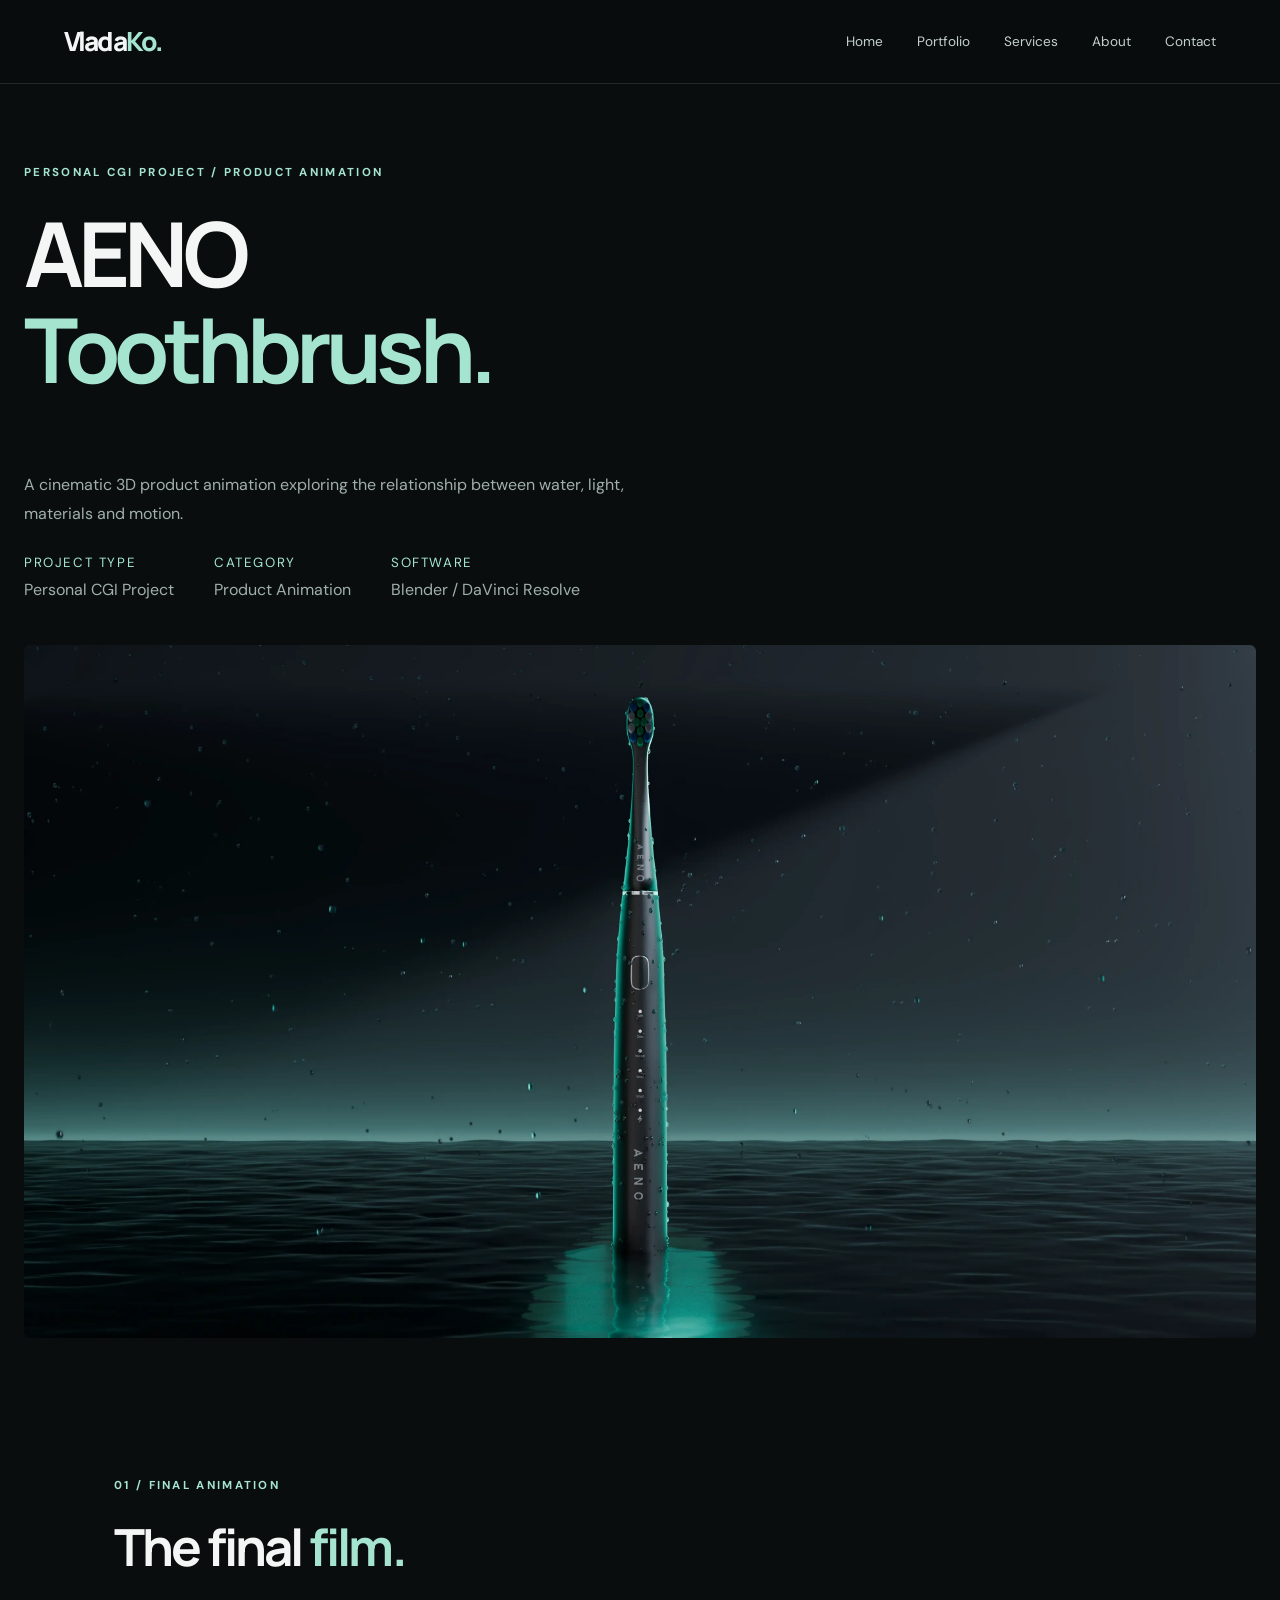
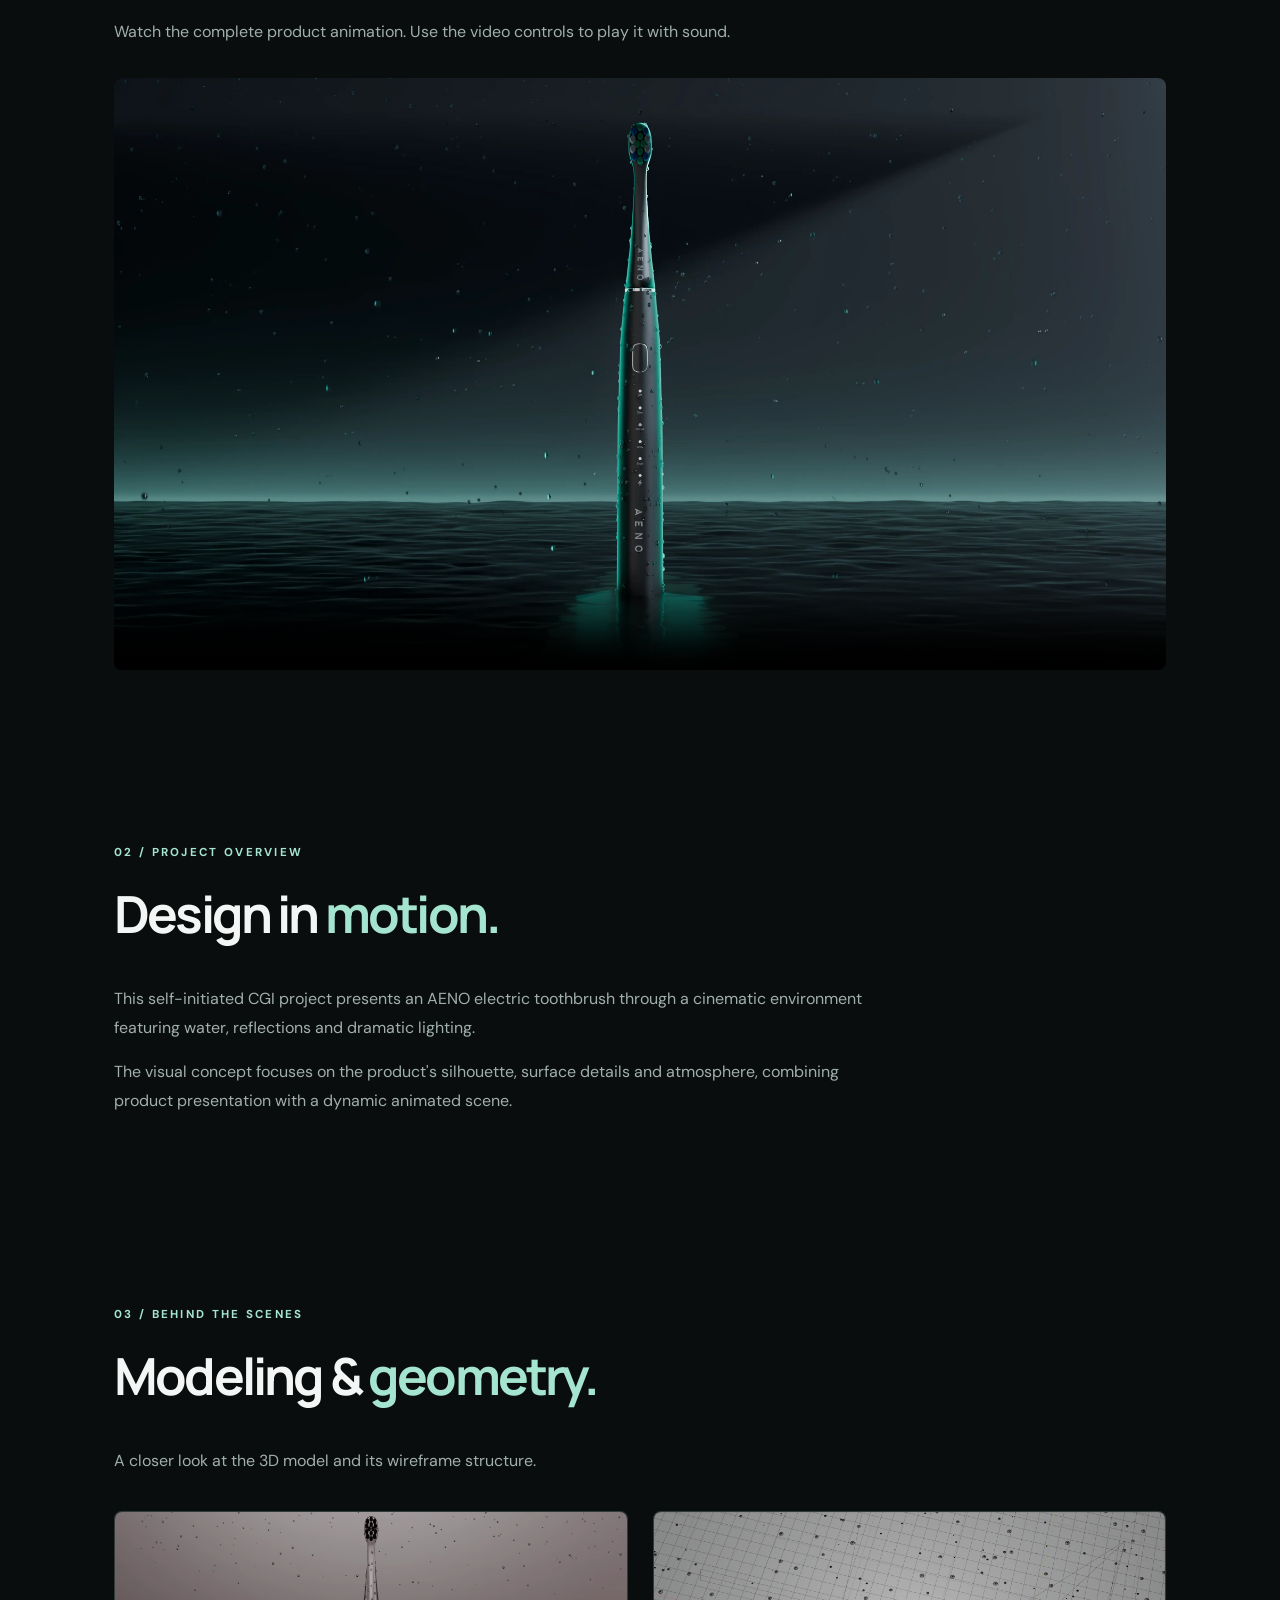
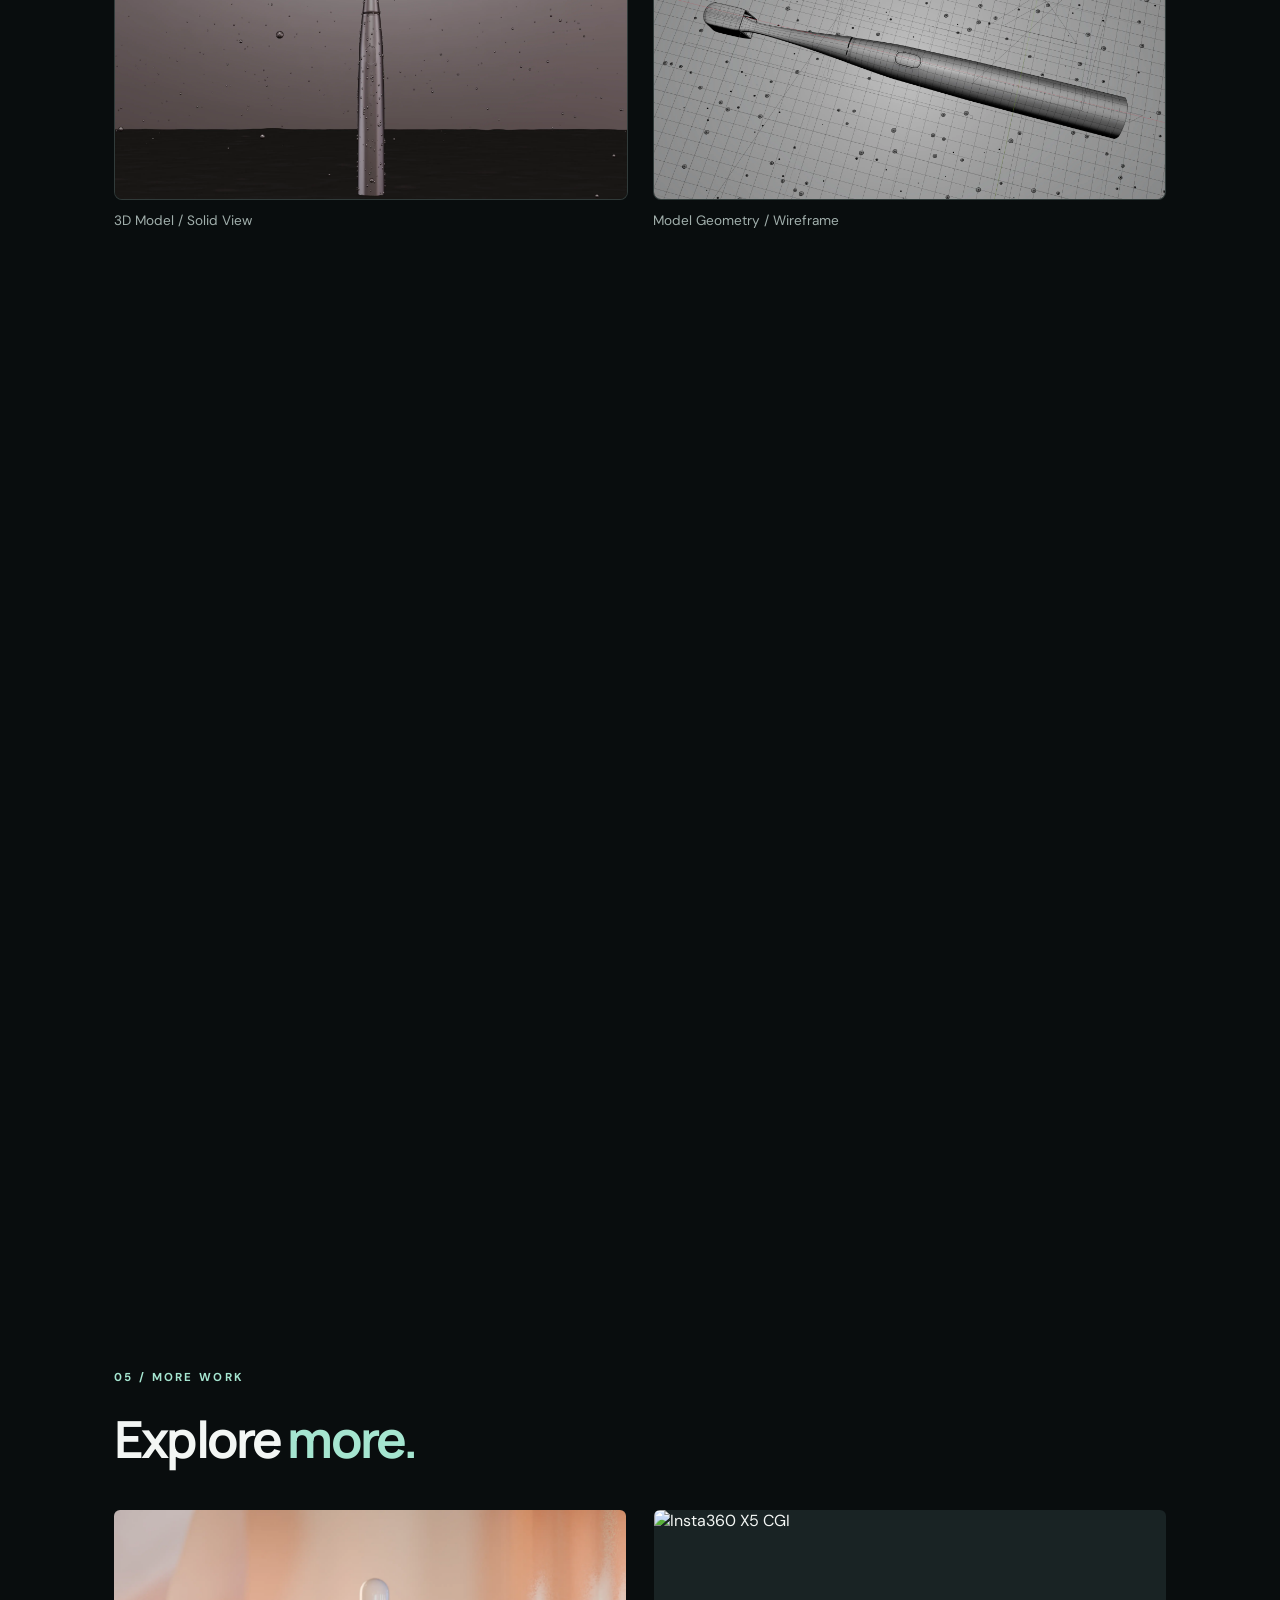
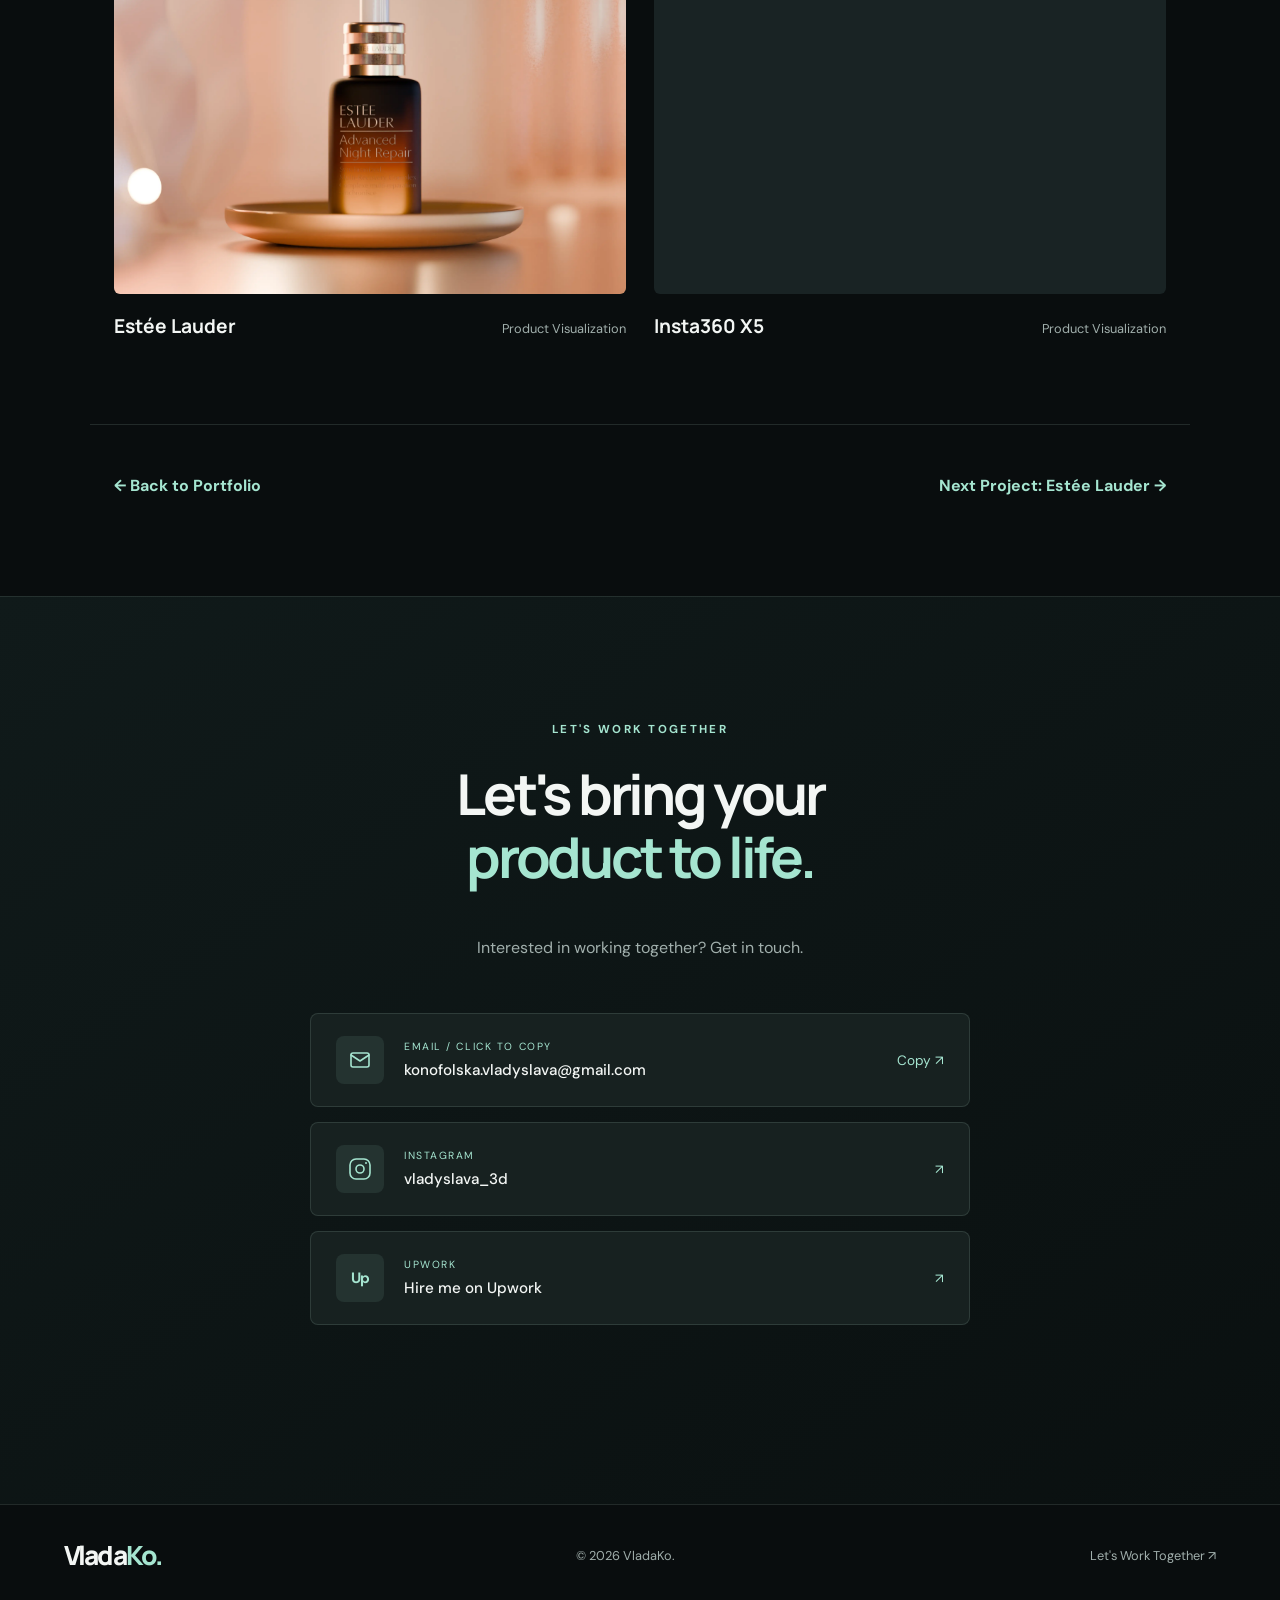
==== commit 7a62e570: "Update aeno.html" ====
--- a/projects/aeno.html
+++ b/projects/aeno.html
@@ -2,6 +2,14 @@
 <!DOCTYPE html>
 <html lang="en">
 <head>
+  <!-- Google tag (gtag.js) -->
+<script async src="https://www.googletagmanager.com/gtag/js?id=G-XXXXXXXXXX"></script>
+<script>
+  window.dataLayer = window.dataLayer || [];
+  function gtag(){dataLayer.push(arguments);}
+  gtag('js', new Date());
+  gtag('config', 'G-F8D3FKDGHG');
+</script>
   <meta charset="UTF-8">
   <meta name="viewport" content="width=device-width, initial-scale=1.0">
   <meta name="description" content="AENO Toothbrush — personal 3D product animation case study by VladaKo.">
